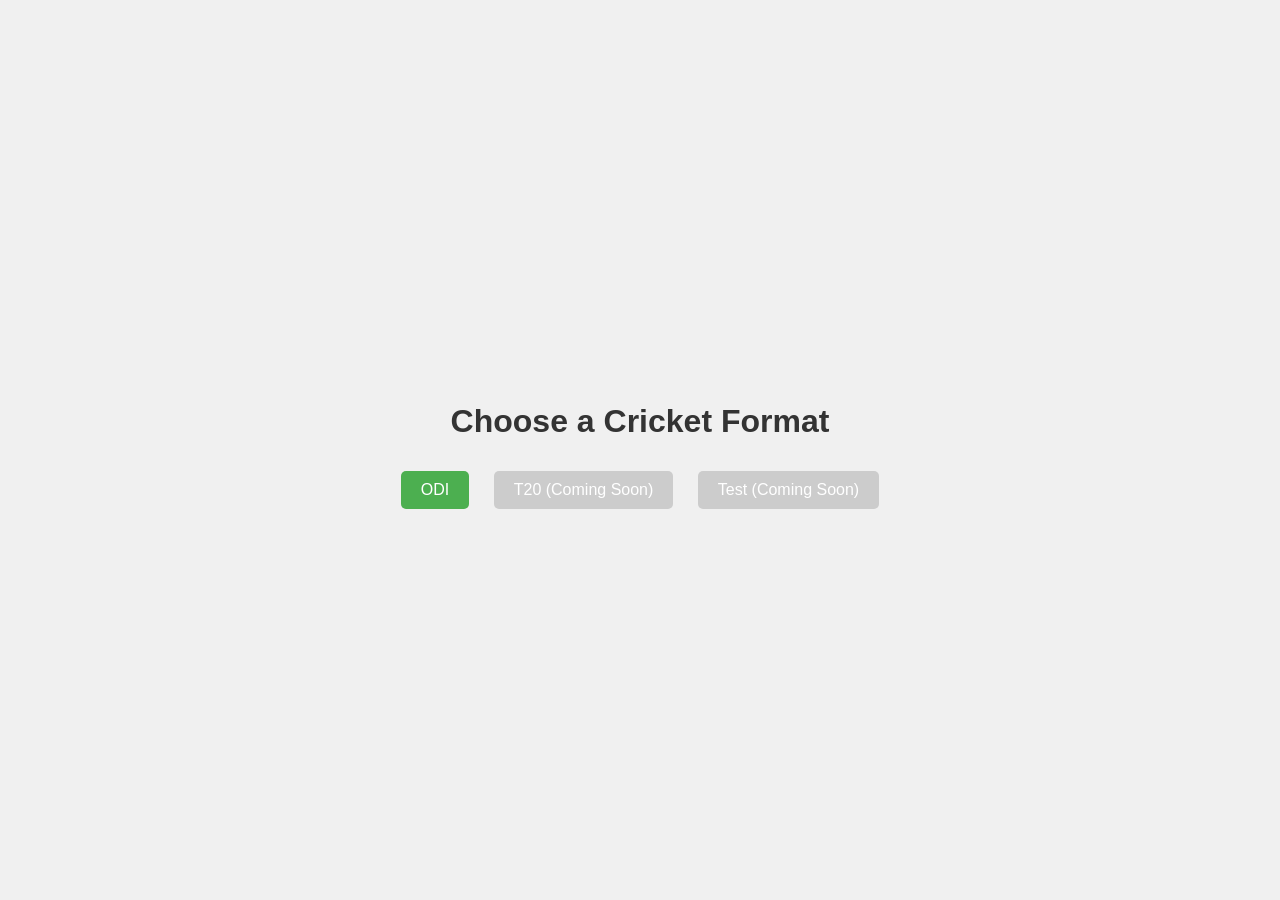
==== Frontend/select_format.html @ 76505481 "Initial commit with updated script.js" ====
<!DOCTYPE html>
<html lang="en">
<head>
    <meta charset="UTF-8">
    <meta name="viewport" content="width=device-width, initial-scale=1.0">
    <title>Select Cricket Format</title>
    <style>
        body {
            font-family: Arial, sans-serif;
            display: flex;
            justify-content: center;
            align-items: center;
            height: 100vh;
            margin: 0;
            background-color: #f0f0f0;
        }
        .container {
            text-align: center;
        }
        h1 {
            color: #333;
        }
        button {
            padding: 10px 20px;
            margin: 10px;
            font-size: 16px;
            cursor: pointer;
            background-color: #4CAF50;
            color: white;
            border: none;
            border-radius: 5px;
        }
        button:hover {
            background-color: #45a049;
        }
        .disabled {
            background-color: #cccccc;
            cursor: not-allowed;
        }
    </style>
</head>
<body>
    <div class="container">
        <h1>Choose a Cricket Format</h1>
        <a href="/odi"><button>ODI</button></a>
        <button class="disabled" disabled>T20 (Coming Soon)</button>
        <button class="disabled" disabled>Test (Coming Soon)</button>
    </div>
</body>
</html>
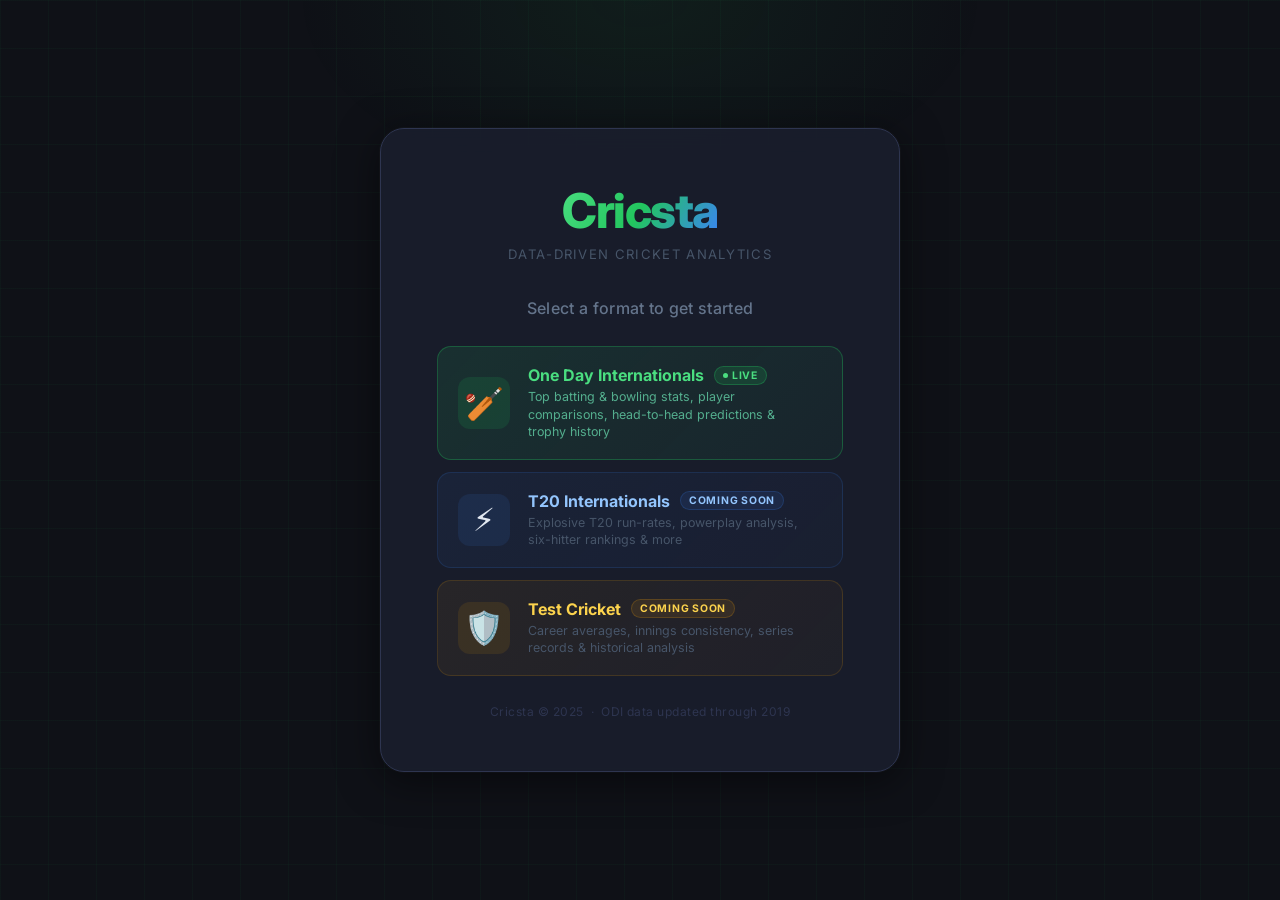
==== commit c9d9aad4: "feat: bug fixes, dark theme UI redesign, enhanced landing page, README and .gitignore" ====
--- a/Frontend/select_format.html
+++ b/Frontend/select_format.html
@@ -3,48 +3,287 @@
 <head>
     <meta charset="UTF-8">
     <meta name="viewport" content="width=device-width, initial-scale=1.0">
-    <title>Select Cricket Format</title>
+    <title>Cricsta – Choose a Format</title>
+    <meta name="description" content="Cricsta cricket analytics platform. Choose a format to explore ODI, T20 or Test statistics.">
+    <link rel="preconnect" href="https://fonts.googleapis.com">
+    <link rel="preconnect" href="https://fonts.gstatic.com" crossorigin>
+    <link href="https://fonts.googleapis.com/css2?family=Inter:wght@400;500;600;700;800&display=swap" rel="stylesheet">
     <style>
+        *, *::before, *::after { box-sizing: border-box; margin: 0; padding: 0; }
+
         body {
-            font-family: Arial, sans-serif;
-            display: flex;
+            font-family: 'Inter', 'Segoe UI', system-ui, sans-serif;
+            background: #0f1117;
+            color: #e2e8f0;
+            min-height: 100vh;
+            display: flex;
+            flex-direction: column;
             justify-content: center;
             align-items: center;
-            height: 100vh;
-            margin: 0;
-            background-color: #f0f0f0;
-        }
-        .container {
+            padding: 24px;
+            overflow-x: hidden;
+        }
+
+        /* Animated grid background */
+        body::before {
+            content: '';
+            position: fixed;
+            inset: 0;
+            background-image:
+                linear-gradient(rgba(34,197,94,.04) 1px, transparent 1px),
+                linear-gradient(90deg, rgba(34,197,94,.04) 1px, transparent 1px);
+            background-size: 48px 48px;
+            pointer-events: none;
+            z-index: 0;
+        }
+
+        /* Glow orbs */
+        body::after {
+            content: '';
+            position: fixed;
+            top: -200px; left: 50%;
+            transform: translateX(-50%);
+            width: 700px; height: 400px;
+            background: radial-gradient(ellipse, rgba(34,197,94,.07) 0%, transparent 70%);
+            pointer-events: none;
+            z-index: 0;
+        }
+
+        .card {
+            position: relative;
+            z-index: 1;
+            background: rgba(26, 31, 46, 0.85);
+            backdrop-filter: blur(16px);
+            -webkit-backdrop-filter: blur(16px);
+            border: 1px solid #2e3550;
+            border-radius: 24px;
+            padding: 52px 56px;
             text-align: center;
-        }
+            max-width: 520px;
+            width: 100%;
+            box-shadow: 0 8px 40px rgba(0,0,0,.5), 0 0 0 1px rgba(255,255,255,.03);
+            animation: fadeUp .5s ease both;
+        }
+
+        @keyframes fadeUp {
+            from { opacity: 0; transform: translateY(20px); }
+            to   { opacity: 1; transform: translateY(0); }
+        }
+
+        .logo {
+            display: inline-block;
+            font-size: 3rem;
+            font-weight: 800;
+            background: linear-gradient(120deg, #4ade80, #22c55e, #3b82f6);
+            -webkit-background-clip: text;
+            -webkit-text-fill-color: transparent;
+            background-clip: text;
+            letter-spacing: -.03em;
+            margin-bottom: 6px;
+        }
+
+        .tagline {
+            font-size: .82rem;
+            color: #475569;
+            margin-bottom: 36px;
+            letter-spacing: .1em;
+            text-transform: uppercase;
+        }
+
         h1 {
-            color: #333;
-        }
-        button {
-            padding: 10px 20px;
-            margin: 10px;
-            font-size: 16px;
+            font-size: 1rem;
+            font-weight: 500;
+            color: #64748b;
+            margin-bottom: 28px;
+            letter-spacing: .02em;
+        }
+
+        /* ── Format Cards ─────────────────────────────── */
+        .format-grid {
+            display: flex;
+            flex-direction: column;
+            gap: 12px;
+        }
+
+        .format-card {
+            display: flex;
+            align-items: center;
+            gap: 18px;
+            padding: 18px 20px;
+            border-radius: 14px;
+            text-decoration: none;
+            border: 1px solid transparent;
+            transition: all .22s ease;
             cursor: pointer;
-            background-color: #4CAF50;
-            color: white;
-            border: none;
-            border-radius: 5px;
-        }
-        button:hover {
-            background-color: #45a049;
-        }
-        .disabled {
-            background-color: #cccccc;
+            text-align: left;
+        }
+
+        /* Active: ODI */
+        .format-card.active {
+            background: linear-gradient(135deg, rgba(34,197,94,.12), rgba(34,197,94,.05));
+            border-color: rgba(34,197,94,.3);
+        }
+        .format-card.active:hover {
+            background: linear-gradient(135deg, rgba(34,197,94,.2), rgba(34,197,94,.08));
+            border-color: rgba(34,197,94,.55);
+            transform: translateY(-3px);
+            box-shadow: 0 8px 28px rgba(34,197,94,.18);
+        }
+
+        /* Locked: T20 */
+        .format-card.locked-t20 {
+            background: linear-gradient(135deg, rgba(59,130,246,.07), rgba(59,130,246,.03));
+            border-color: rgba(59,130,246,.15);
             cursor: not-allowed;
+        }
+
+        /* Locked: Test */
+        .format-card.locked-test {
+            background: linear-gradient(135deg, rgba(245,158,11,.07), rgba(245,158,11,.03));
+            border-color: rgba(245,158,11,.15);
+            cursor: not-allowed;
+        }
+
+        .format-icon {
+            font-size: 2rem;
+            flex-shrink: 0;
+            width: 52px;
+            height: 52px;
+            display: flex;
+            align-items: center;
+            justify-content: center;
+            border-radius: 12px;
+        }
+
+        .format-card.active    .format-icon { background: rgba(34,197,94,.12); }
+        .format-card.locked-t20  .format-icon { background: rgba(59,130,246,.1); }
+        .format-card.locked-test .format-icon { background: rgba(245,158,11,.1); }
+
+        .format-info { flex: 1; }
+
+        .format-name {
+            font-size: 1rem;
+            font-weight: 700;
+            display: flex;
+            align-items: center;
+            gap: 10px;
+            margin-bottom: 3px;
+        }
+
+        .format-card.active    .format-name { color: #4ade80; }
+        .format-card.locked-t20  .format-name { color: #93c5fd; }
+        .format-card.locked-test .format-name { color: #fcd34d; }
+
+        .format-desc {
+            font-size: .78rem;
+            color: #475569;
+            line-height: 1.4;
+        }
+
+        .format-card.active .format-desc { color: #6ee7b7; opacity: .7; }
+
+        .badge {
+            display: inline-flex;
+            align-items: center;
+            gap: 4px;
+            padding: 2px 8px;
+            border-radius: 100px;
+            font-size: .65rem;
+            font-weight: 700;
+            letter-spacing: .07em;
+            text-transform: uppercase;
+        }
+
+        .badge-live {
+            background: rgba(34,197,94,.15);
+            color: #4ade80;
+            border: 1px solid rgba(34,197,94,.3);
+        }
+        .badge-live::before {
+            content: '';
+            display: inline-block;
+            width: 5px; height: 5px;
+            background: #4ade80;
+            border-radius: 50%;
+            animation: pulse 1.5s ease-in-out infinite;
+        }
+        @keyframes pulse {
+            0%, 100% { opacity: 1; transform: scale(1); }
+            50%       { opacity: .4; transform: scale(.7); }
+        }
+
+        .badge-soon-t20  { background: rgba(59,130,246,.1); color: #93c5fd; border: 1px solid rgba(59,130,246,.2); }
+        .badge-soon-test { background: rgba(245,158,11,.1); color: #fcd34d; border: 1px solid rgba(245,158,11,.2); }
+
+        .format-arrow {
+            color: #4ade80;
+            font-size: 1.2rem;
+            opacity: 0;
+            transform: translateX(-6px);
+            transition: all .2s ease;
+            flex-shrink: 0;
+        }
+        .format-card.active:hover .format-arrow {
+            opacity: 1;
+            transform: translateX(0);
+        }
+
+        .footer-note {
+            margin-top: 28px;
+            font-size: .75rem;
+            color: #2e3550;
+            letter-spacing: .04em;
         }
     </style>
 </head>
 <body>
-    <div class="container">
-        <h1>Choose a Cricket Format</h1>
-        <a href="/odi"><button>ODI</button></a>
-        <button class="disabled" disabled>T20 (Coming Soon)</button>
-        <button class="disabled" disabled>Test (Coming Soon)</button>
+    <div class="card">
+        <div class="logo">Cricsta</div>
+        <p class="tagline">Data-Driven Cricket Analytics</p>
+        <h1>Select a format to get started</h1>
+
+        <div class="format-grid">
+
+            <!-- ODI – Live -->
+            <a href="/odi" class="format-card active">
+                <div class="format-icon">🏏</div>
+                <div class="format-info">
+                    <div class="format-name">
+                        One Day Internationals
+                        <span class="badge badge-live">Live</span>
+                    </div>
+                    <div class="format-desc">Top batting & bowling stats, player comparisons, head-to-head predictions &amp; trophy history</div>
+                </div>
+                <div class="format-arrow">→</div>
+            </a>
+
+            <!-- T20 – Coming Soon -->
+            <div class="format-card locked-t20">
+                <div class="format-icon">⚡</div>
+                <div class="format-info">
+                    <div class="format-name">
+                        T20 Internationals
+                        <span class="badge badge-soon-t20">Coming Soon</span>
+                    </div>
+                    <div class="format-desc">Explosive T20 run-rates, powerplay analysis, six-hitter rankings &amp; more</div>
+                </div>
+            </div>
+
+            <!-- Test – Coming Soon -->
+            <div class="format-card locked-test">
+                <div class="format-icon">🛡️</div>
+                <div class="format-info">
+                    <div class="format-name">
+                        Test Cricket
+                        <span class="badge badge-soon-test">Coming Soon</span>
+                    </div>
+                    <div class="format-desc">Career averages, innings consistency, series records &amp; historical analysis</div>
+                </div>
+            </div>
+
+        </div>
+
+        <p class="footer-note">Cricsta &copy; 2025 &nbsp;·&nbsp; ODI data updated through 2019</p>
     </div>
 </body>
 </html>
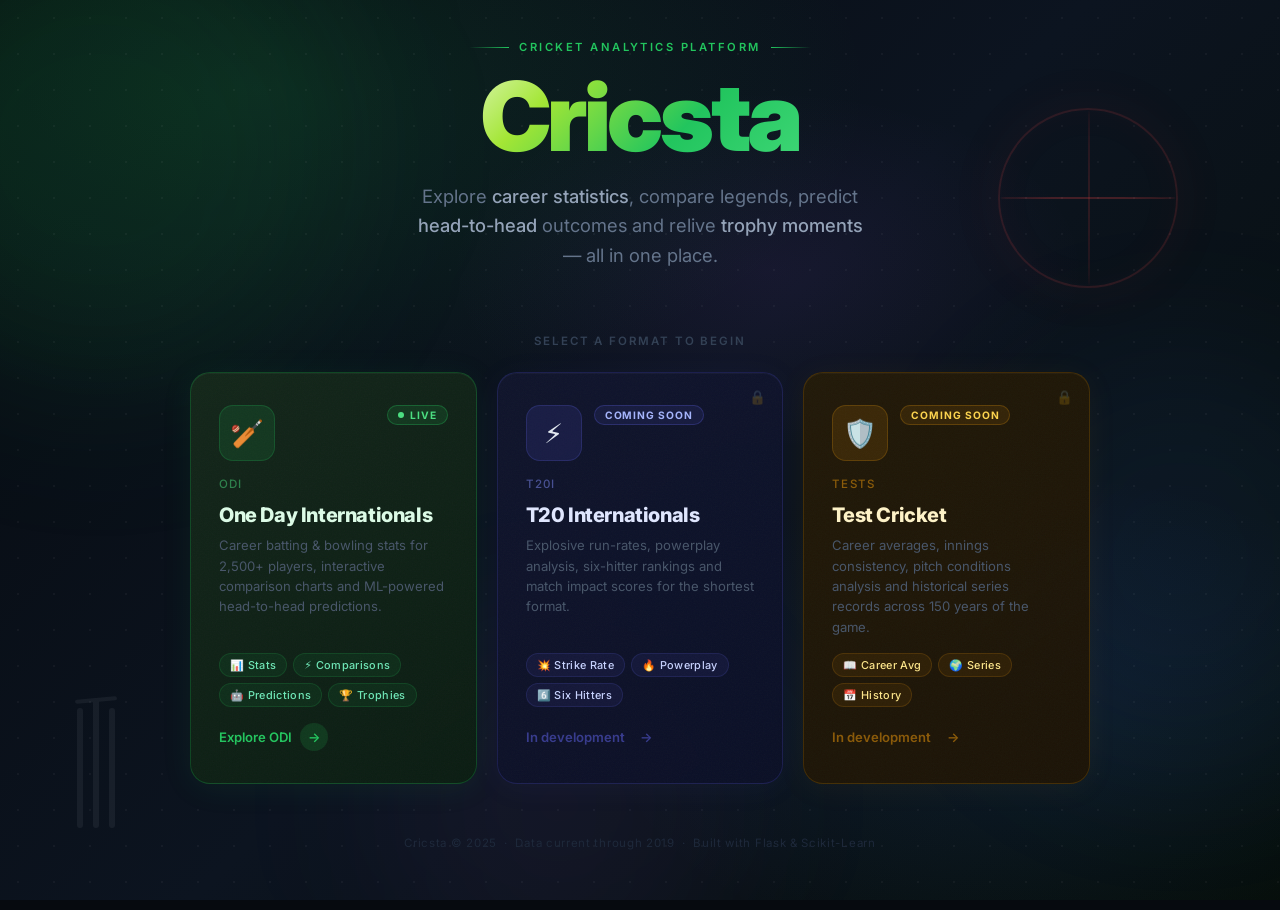
==== commit f86b77d4: "style: add beautiful dark theme landing page design" ====
--- a/Frontend/select_format.html
+++ b/Frontend/select_format.html
@@ -3,287 +3,595 @@
 <head>
     <meta charset="UTF-8">
     <meta name="viewport" content="width=device-width, initial-scale=1.0">
-    <title>Cricsta – Choose a Format</title>
-    <meta name="description" content="Cricsta cricket analytics platform. Choose a format to explore ODI, T20 or Test statistics.">
+    <title>Cricsta – Cricket Analytics</title>
+    <meta name="description" content="Cricsta: Premium data-driven cricket analytics. Explore ODI, T20, and Test cricket statistics.">
     <link rel="preconnect" href="https://fonts.googleapis.com">
     <link rel="preconnect" href="https://fonts.gstatic.com" crossorigin>
-    <link href="https://fonts.googleapis.com/css2?family=Inter:wght@400;500;600;700;800&display=swap" rel="stylesheet">
+    <link href="https://fonts.googleapis.com/css2?family=Inter:wght@300;400;500;600;700;800;900&display=swap" rel="stylesheet">
     <style>
+        /* ═══════════════════════════════════════════════
+           RESET & BASE
+        ═══════════════════════════════════════════════ */
         *, *::before, *::after { box-sizing: border-box; margin: 0; padding: 0; }
+        html, body { height: 100%; }
 
         body {
-            font-family: 'Inter', 'Segoe UI', system-ui, sans-serif;
-            background: #0f1117;
+            font-family: 'Inter', system-ui, sans-serif;
+            background: #060a0f;
             color: #e2e8f0;
+            min-height: 100vh;
+            overflow-x: hidden;
+        }
+
+        /* ═══════════════════════════════════════════════
+           ANIMATED BACKGROUND
+        ═══════════════════════════════════════════════ */
+        .bg-scene {
+            position: fixed;
+            inset: 0;
+            z-index: 0;
+            overflow: hidden;
+        }
+
+        /* deep radial gradient base */
+        .bg-scene::before {
+            content: '';
+            position: absolute;
+            inset: 0;
+            background:
+                radial-gradient(ellipse 80% 60% at 20% 10%,  rgba(34,197,94,.13)  0%, transparent 60%),
+                radial-gradient(ellipse 60% 50% at 80% 80%,  rgba(59,130,246,.10) 0%, transparent 55%),
+                radial-gradient(ellipse 50% 40% at 60% 30%,  rgba(168,85,247,.07) 0%, transparent 50%),
+                linear-gradient(135deg, #060a0f 0%, #0c1420 50%, #060e0a 100%);
+        }
+
+        /* fine dot grid */
+        .bg-scene::after {
+            content: '';
+            position: absolute;
+            inset: 0;
+            background-image: radial-gradient(circle, rgba(255,255,255,.04) 1px, transparent 1px);
+            background-size: 36px 36px;
+        }
+
+        /* floating orbs */
+        .orb {
+            position: absolute;
+            border-radius: 50%;
+            filter: blur(80px);
+            animation: drift linear infinite;
+            pointer-events: none;
+        }
+        .orb-1 { width:500px; height:500px; top:-100px; left:-150px;  background: rgba(34,197,94,.08);  animation-duration: 22s; }
+        .orb-2 { width:400px; height:400px; top:40%;   right:-100px;  background: rgba(59,130,246,.07); animation-duration: 28s; animation-direction: reverse; }
+        .orb-3 { width:350px; height:350px; bottom:-80px; left:30%;   background: rgba(168,85,247,.06); animation-duration: 18s; }
+
+        @keyframes drift {
+            0%   { transform: translate(0,0) scale(1); }
+            33%  { transform: translate(40px,-30px) scale(1.05); }
+            66%  { transform: translate(-20px,50px) scale(.95); }
+            100% { transform: translate(0,0) scale(1); }
+        }
+
+        /* flying cricket ball */
+        .ball {
+            position: absolute;
+            width: 180px; height: 180px;
+            border-radius: 50%;
+            border: 2px solid rgba(239,68,68,.15);
+            box-shadow: 0 0 60px rgba(239,68,68,.06), inset 0 0 40px rgba(239,68,68,.03);
+            top: 12%; right: 8%;
+            animation: floatBall 7s ease-in-out infinite;
+        }
+        .ball::before {
+            content: '';
+            position: absolute;
+            top: 50%; left: 0; right: 0;
+            height: 2px;
+            background: rgba(239,68,68,.25);
+            border-radius: 50%;
+            transform: translateY(-50%);
+        }
+        .ball::after {
+            content: '';
+            position: absolute;
+            left: 50%; top: 0; bottom: 0;
+            width: 2px;
+            background: rgba(239,68,68,.15);
+            border-radius: 50%;
+        }
+        @keyframes floatBall {
+            0%, 100% { transform: translateY(0) rotate(0deg); }
+            50%       { transform: translateY(-24px) rotate(18deg); }
+        }
+
+        /* stump lines */
+        .stumps {
+            position: absolute;
+            bottom: 8%; left: 6%;
+            display: flex; gap: 10px; align-items: flex-end;
+            opacity: .06;
+        }
+        .stump { width: 6px; height: 120px; background: #e2e8f0; border-radius: 3px; }
+        .stump:nth-child(2) { height: 130px; }
+        .bail {
+            position: absolute;
+            top: 0; left: -2px; right: -2px; height: 4px;
+            background: #e2e8f0; border-radius: 2px;
+            transform: rotate(-5deg);
+        }
+
+        /* ═══════════════════════════════════════════════
+           LAYOUT
+        ═══════════════════════════════════════════════ */
+        .page {
+            position: relative;
+            z-index: 1;
             min-height: 100vh;
             display: flex;
             flex-direction: column;
+            align-items: center;
             justify-content: center;
+            padding: 40px 20px 60px;
+        }
+
+        /* ═══════════════════════════════════════════════
+           HEADER / BRAND
+        ═══════════════════════════════════════════════ */
+        .brand {
+            text-align: center;
+            margin-bottom: 64px;
+            animation: slideDown .7s cubic-bezier(.16,1,.3,1) both;
+        }
+
+        @keyframes slideDown {
+            from { opacity: 0; transform: translateY(-28px); }
+            to   { opacity: 1; transform: translateY(0); }
+        }
+
+        .brand-eyebrow {
+            font-size: .7rem;
+            font-weight: 600;
+            letter-spacing: .22em;
+            text-transform: uppercase;
+            color: #22c55e;
+            margin-bottom: 14px;
+            display: flex;
             align-items: center;
-            padding: 24px;
-            overflow-x: hidden;
-        }
-
-        /* Animated grid background */
-        body::before {
-            content: '';
-            position: fixed;
-            inset: 0;
-            background-image:
-                linear-gradient(rgba(34,197,94,.04) 1px, transparent 1px),
-                linear-gradient(90deg, rgba(34,197,94,.04) 1px, transparent 1px);
-            background-size: 48px 48px;
-            pointer-events: none;
-            z-index: 0;
-        }
-
-        /* Glow orbs */
-        body::after {
-            content: '';
-            position: fixed;
-            top: -200px; left: 50%;
-            transform: translateX(-50%);
-            width: 700px; height: 400px;
-            background: radial-gradient(ellipse, rgba(34,197,94,.07) 0%, transparent 70%);
-            pointer-events: none;
-            z-index: 0;
-        }
-
-        .card {
-            position: relative;
-            z-index: 1;
-            background: rgba(26, 31, 46, 0.85);
-            backdrop-filter: blur(16px);
-            -webkit-backdrop-filter: blur(16px);
-            border: 1px solid #2e3550;
-            border-radius: 24px;
-            padding: 52px 56px;
-            text-align: center;
-            max-width: 520px;
-            width: 100%;
-            box-shadow: 0 8px 40px rgba(0,0,0,.5), 0 0 0 1px rgba(255,255,255,.03);
-            animation: fadeUp .5s ease both;
-        }
-
-        @keyframes fadeUp {
-            from { opacity: 0; transform: translateY(20px); }
-            to   { opacity: 1; transform: translateY(0); }
-        }
-
-        .logo {
-            display: inline-block;
-            font-size: 3rem;
-            font-weight: 800;
-            background: linear-gradient(120deg, #4ade80, #22c55e, #3b82f6);
+            justify-content: center;
+            gap: 10px;
+        }
+        .brand-eyebrow::before,
+        .brand-eyebrow::after {
+            content: '';
+            display: block;
+            height: 1px;
+            width: 40px;
+            background: linear-gradient(90deg, transparent, #22c55e);
+        }
+        .brand-eyebrow::after { background: linear-gradient(90deg, #22c55e, transparent); }
+
+        .brand-name {
+            font-size: clamp(3.2rem, 8vw, 6rem);
+            font-weight: 900;
+            letter-spacing: -.04em;
+            line-height: 1;
+            background: linear-gradient(135deg, #ffffff 0%, #a3e635 30%, #22c55e 60%, #4ade80 100%);
             -webkit-background-clip: text;
             -webkit-text-fill-color: transparent;
             background-clip: text;
-            letter-spacing: -.03em;
-            margin-bottom: 6px;
-        }
-
-        .tagline {
+            margin-bottom: 18px;
+        }
+
+        .brand-sub {
+            font-size: clamp(.95rem, 2vw, 1.15rem);
+            color: #64748b;
+            font-weight: 400;
+            max-width: 460px;
+            margin: 0 auto;
+            line-height: 1.6;
+        }
+
+        .brand-sub strong {
+            color: #94a3b8;
+            font-weight: 500;
+        }
+
+        /* ═══════════════════════════════════════════════
+           FORMAT GRID
+        ═══════════════════════════════════════════════ */
+        .formats-label {
+            font-size: .72rem;
+            font-weight: 600;
+            letter-spacing: .16em;
+            text-transform: uppercase;
+            color: #334155;
+            text-align: center;
+            margin-bottom: 24px;
+            animation: slideDown .7s .15s cubic-bezier(.16,1,.3,1) both;
+        }
+
+        .format-grid {
+            display: grid;
+            grid-template-columns: repeat(3, 1fr);
+            gap: 20px;
+            width: 100%;
+            max-width: 900px;
+            animation: slideUp .7s .25s cubic-bezier(.16,1,.3,1) both;
+        }
+
+        @keyframes slideUp {
+            from { opacity: 0; transform: translateY(32px); }
+            to   { opacity: 1; transform: translateY(0); }
+        }
+
+        /* ── Base card ─────────────────────────────────── */
+        .fc {
+            position: relative;
+            border-radius: 20px;
+            padding: 32px 28px;
+            border: 1px solid transparent;
+            overflow: hidden;
+            text-decoration: none;
+            color: inherit;
+            transition: transform .28s cubic-bezier(.16,1,.3,1), box-shadow .28s ease;
+            display: flex;
+            flex-direction: column;
+            gap: 16px;
+            min-height: 280px;
+        }
+
+        /* inner noise texture */
+        .fc::before {
+            content: '';
+            position: absolute;
+            inset: 0;
+            background-image: url("data:image/svg+xml,%3Csvg xmlns='http://www.w3.org/2000/svg' width='300' height='300'%3E%3Cfilter id='n'%3E%3CfeTurbulence type='fractalNoise' baseFrequency='.75' numOctaves='4' stitchTiles='stitch'/%3E%3C/filter%3E%3Crect width='300' height='300' filter='url(%23n)' opacity='.03'/%3E%3C/svg%3E");
+            border-radius: inherit;
+            pointer-events: none;
+        }
+
+        /* glow spot on hover */
+        .fc::after {
+            content: '';
+            position: absolute;
+            width: 200px; height: 200px;
+            border-radius: 50%;
+            top: -60px; right: -60px;
+            filter: blur(50px);
+            opacity: 0;
+            transition: opacity .4s ease;
+            pointer-events: none;
+        }
+
+        .fc:hover { transform: translateY(-6px); }
+        .fc:hover::after { opacity: 1; }
+
+        /* ── ODI (green) ──────────────────────────────── */
+        .fc-odi {
+            background: linear-gradient(145deg, rgba(20,40,25,.9) 0%, rgba(10,28,16,.95) 100%);
+            border-color: rgba(34,197,94,.25);
+            box-shadow: 0 4px 32px rgba(34,197,94,.08), inset 0 1px 0 rgba(255,255,255,.04);
+        }
+        .fc-odi::after { background: rgba(34,197,94,1); }
+        .fc-odi:hover {
+            box-shadow: 0 16px 48px rgba(34,197,94,.2), 0 0 0 1px rgba(34,197,94,.4),
+                        inset 0 1px 0 rgba(255,255,255,.08);
+        }
+
+        /* ── T20 (blue-purple) ────────────────────────── */
+        .fc-t20 {
+            background: linear-gradient(145deg, rgba(15,20,45,.9) 0%, rgba(10,14,38,.95) 100%);
+            border-color: rgba(99,102,241,.2);
+            box-shadow: 0 4px 32px rgba(99,102,241,.06), inset 0 1px 0 rgba(255,255,255,.03);
+            cursor: default;
+        }
+        .fc-t20::after { background: rgba(99,102,241,1); }
+        .fc-t20:hover {
+            transform: translateY(-3px);
+            box-shadow: 0 12px 36px rgba(99,102,241,.14), 0 0 0 1px rgba(99,102,241,.3),
+                        inset 0 1px 0 rgba(255,255,255,.06);
+        }
+
+        /* ── Test (gold) ──────────────────────────────── */
+        .fc-test {
+            background: linear-gradient(145deg, rgba(35,25,5,.9) 0%, rgba(28,18,4,.95) 100%);
+            border-color: rgba(245,158,11,.18);
+            box-shadow: 0 4px 32px rgba(245,158,11,.06), inset 0 1px 0 rgba(255,255,255,.03);
+            cursor: default;
+        }
+        .fc-test::after { background: rgba(245,158,11,1); }
+        .fc-test:hover {
+            transform: translateY(-3px);
+            box-shadow: 0 12px 36px rgba(245,158,11,.14), 0 0 0 1px rgba(245,158,11,.3),
+                        inset 0 1px 0 rgba(255,255,255,.06);
+        }
+
+        /* ── Card icon ────────────────────────────────── */
+        .fc-icon-wrap {
+            width: 56px; height: 56px;
+            border-radius: 14px;
+            display: flex; align-items: center; justify-content: center;
+            font-size: 1.7rem;
+            flex-shrink: 0;
+        }
+        .fc-odi  .fc-icon-wrap { background: rgba(34,197,94,.12);  border: 1px solid rgba(34,197,94,.2);  }
+        .fc-t20  .fc-icon-wrap { background: rgba(99,102,241,.12); border: 1px solid rgba(99,102,241,.2); }
+        .fc-test .fc-icon-wrap { background: rgba(245,158,11,.12); border: 1px solid rgba(245,158,11,.2); }
+
+        /* ── Badge ────────────────────────────────────── */
+        .fc-badge {
+            display: inline-flex;
+            align-items: center;
+            gap: 6px;
+            padding: 3px 10px;
+            border-radius: 100px;
+            font-size: .64rem;
+            font-weight: 700;
+            letter-spacing: .09em;
+            text-transform: uppercase;
+            align-self: flex-start;
+        }
+        .badge-live  {
+            background: rgba(34,197,94,.12);
+            color: #4ade80;
+            border: 1px solid rgba(34,197,94,.3);
+        }
+        .badge-live .dot {
+            width: 6px; height: 6px;
+            background: #4ade80;
+            border-radius: 50%;
+            animation: blink 1.6s ease-in-out infinite;
+        }
+        @keyframes blink {
+            0%,100% { opacity: 1; box-shadow: 0 0 6px #4ade80; }
+            50%      { opacity: .3; box-shadow: none; }
+        }
+        .badge-soon-blue {
+            background: rgba(99,102,241,.1);
+            color: #a5b4fc;
+            border: 1px solid rgba(99,102,241,.25);
+        }
+        .badge-soon-gold {
+            background: rgba(245,158,11,.1);
+            color: #fcd34d;
+            border: 1px solid rgba(245,158,11,.22);
+        }
+
+        /* ── Card content ─────────────────────────────── */
+        .fc-body { flex: 1; }
+
+        .fc-title {
+            font-size: 1.25rem;
+            font-weight: 800;
+            letter-spacing: -.02em;
+            margin-bottom: 8px;
+            line-height: 1.2;
+        }
+        .fc-odi  .fc-title { color: #dcfce7; }
+        .fc-t20  .fc-title { color: #e0e7ff; }
+        .fc-test .fc-title { color: #fef3c7; }
+
+        .fc-abbr {
+            font-size: .72rem;
+            font-weight: 500;
+            letter-spacing: .1em;
+            text-transform: uppercase;
+            margin-bottom: 12px;
+            opacity: .5;
+        }
+        .fc-odi  .fc-abbr { color: #4ade80; }
+        .fc-t20  .fc-abbr { color: #818cf8; }
+        .fc-test .fc-abbr { color: #f59e0b; }
+
+        .fc-desc {
             font-size: .82rem;
             color: #475569;
-            margin-bottom: 36px;
-            letter-spacing: .1em;
-            text-transform: uppercase;
-        }
-
-        h1 {
-            font-size: 1rem;
+            line-height: 1.55;
+        }
+
+        /* ── Stat pills ───────────────────────────────── */
+        .fc-stats {
+            display: flex;
+            flex-wrap: wrap;
+            gap: 6px;
+        }
+        .stat-pill {
+            font-size: .68rem;
             font-weight: 500;
-            color: #64748b;
-            margin-bottom: 28px;
-            letter-spacing: .02em;
-        }
-
-        /* ── Format Cards ─────────────────────────────── */
-        .format-grid {
-            display: flex;
-            flex-direction: column;
-            gap: 12px;
-        }
-
-        .format-card {
+            padding: 4px 10px;
+            border-radius: 100px;
+            letter-spacing: .03em;
+        }
+        .fc-odi  .stat-pill { background: rgba(34,197,94,.08);  color: #6ee7b7; border: 1px solid rgba(34,197,94,.15);  }
+        .fc-t20  .stat-pill { background: rgba(99,102,241,.08); color: #c7d2fe; border: 1px solid rgba(99,102,241,.15); }
+        .fc-test .stat-pill { background: rgba(245,158,11,.08); color: #fde68a; border: 1px solid rgba(245,158,11,.15); }
+
+        /* ── CTA arrow ────────────────────────────────── */
+        .fc-cta {
             display: flex;
             align-items: center;
-            gap: 18px;
-            padding: 18px 20px;
-            border-radius: 14px;
-            text-decoration: none;
-            border: 1px solid transparent;
-            transition: all .22s ease;
-            cursor: pointer;
-            text-align: left;
-        }
-
-        /* Active: ODI */
-        .format-card.active {
-            background: linear-gradient(135deg, rgba(34,197,94,.12), rgba(34,197,94,.05));
-            border-color: rgba(34,197,94,.3);
-        }
-        .format-card.active:hover {
-            background: linear-gradient(135deg, rgba(34,197,94,.2), rgba(34,197,94,.08));
-            border-color: rgba(34,197,94,.55);
-            transform: translateY(-3px);
-            box-shadow: 0 8px 28px rgba(34,197,94,.18);
-        }
-
-        /* Locked: T20 */
-        .format-card.locked-t20 {
-            background: linear-gradient(135deg, rgba(59,130,246,.07), rgba(59,130,246,.03));
-            border-color: rgba(59,130,246,.15);
-            cursor: not-allowed;
-        }
-
-        /* Locked: Test */
-        .format-card.locked-test {
-            background: linear-gradient(135deg, rgba(245,158,11,.07), rgba(245,158,11,.03));
-            border-color: rgba(245,158,11,.15);
-            cursor: not-allowed;
-        }
-
-        .format-icon {
-            font-size: 2rem;
-            flex-shrink: 0;
-            width: 52px;
-            height: 52px;
-            display: flex;
+            gap: 8px;
+            font-size: .82rem;
+            font-weight: 600;
+        }
+        .fc-odi  .fc-cta { color: #22c55e; }
+        .fc-t20  .fc-cta { color: #6366f1; opacity: .5; }
+        .fc-test .fc-cta { color: #f59e0b; opacity: .5; }
+
+        .fc-arrow {
+            display: inline-flex;
             align-items: center;
             justify-content: center;
-            border-radius: 12px;
-        }
-
-        .format-card.active    .format-icon { background: rgba(34,197,94,.12); }
-        .format-card.locked-t20  .format-icon { background: rgba(59,130,246,.1); }
-        .format-card.locked-test .format-icon { background: rgba(245,158,11,.1); }
-
-        .format-info { flex: 1; }
-
-        .format-name {
-            font-size: 1rem;
-            font-weight: 700;
-            display: flex;
-            align-items: center;
-            gap: 10px;
-            margin-bottom: 3px;
-        }
-
-        .format-card.active    .format-name { color: #4ade80; }
-        .format-card.locked-t20  .format-name { color: #93c5fd; }
-        .format-card.locked-test .format-name { color: #fcd34d; }
-
-        .format-desc {
-            font-size: .78rem;
-            color: #475569;
-            line-height: 1.4;
-        }
-
-        .format-card.active .format-desc { color: #6ee7b7; opacity: .7; }
-
-        .badge {
-            display: inline-flex;
-            align-items: center;
-            gap: 4px;
-            padding: 2px 8px;
-            border-radius: 100px;
-            font-size: .65rem;
-            font-weight: 700;
-            letter-spacing: .07em;
-            text-transform: uppercase;
-        }
-
-        .badge-live {
-            background: rgba(34,197,94,.15);
-            color: #4ade80;
-            border: 1px solid rgba(34,197,94,.3);
-        }
-        .badge-live::before {
-            content: '';
-            display: inline-block;
-            width: 5px; height: 5px;
-            background: #4ade80;
-            border-radius: 50%;
-            animation: pulse 1.5s ease-in-out infinite;
-        }
-        @keyframes pulse {
-            0%, 100% { opacity: 1; transform: scale(1); }
-            50%       { opacity: .4; transform: scale(.7); }
-        }
-
-        .badge-soon-t20  { background: rgba(59,130,246,.1); color: #93c5fd; border: 1px solid rgba(59,130,246,.2); }
-        .badge-soon-test { background: rgba(245,158,11,.1); color: #fcd34d; border: 1px solid rgba(245,158,11,.2); }
-
-        .format-arrow {
-            color: #4ade80;
-            font-size: 1.2rem;
-            opacity: 0;
-            transform: translateX(-6px);
-            transition: all .2s ease;
-            flex-shrink: 0;
-        }
-        .format-card.active:hover .format-arrow {
-            opacity: 1;
-            transform: translateX(0);
-        }
-
-        .footer-note {
-            margin-top: 28px;
-            font-size: .75rem;
-            color: #2e3550;
-            letter-spacing: .04em;
+            width: 28px; height: 28px;
+            border-radius: 50%;
+            transition: transform .2s ease, background .2s ease;
+        }
+        .fc-odi  .fc-arrow { background: rgba(34,197,94,.15); }
+        .fc-odi:hover .fc-arrow { background: rgba(34,197,94,.28); transform: translateX(4px); }
+
+        /* ── Lock overlay for coming soon ─────────────── */
+        .fc-lock {
+            position: absolute;
+            top: 16px; right: 16px;
+            font-size: .85rem;
+            opacity: .2;
+        }
+
+        /* ═══════════════════════════════════════════════
+           FOOTER
+        ═══════════════════════════════════════════════ */
+        .page-footer {
+            margin-top: 52px;
+            text-align: center;
+            font-size: .72rem;
+            color: #1e293b;
+            letter-spacing: .06em;
+            animation: slideUp .7s .4s cubic-bezier(.16,1,.3,1) both;
+        }
+
+        /* ═══════════════════════════════════════════════
+           RESPONSIVE
+        ═══════════════════════════════════════════════ */
+        @media (max-width: 720px) {
+            .format-grid {
+                grid-template-columns: 1fr;
+                max-width: 420px;
+            }
+            .fc { min-height: auto; }
+            .ball { display: none; }
+        }
+        @media (max-width: 900px) and (min-width: 721px) {
+            .format-grid { grid-template-columns: 1fr 1fr; }
+            .fc-odi { grid-column: 1 / -1; flex-direction: row; }
+            .fc-odi .fc-body { flex: 1; }
         }
     </style>
 </head>
 <body>
-    <div class="card">
-        <div class="logo">Cricsta</div>
-        <p class="tagline">Data-Driven Cricket Analytics</p>
-        <h1>Select a format to get started</h1>
+
+    <!-- ── Background scene ── -->
+    <div class="bg-scene">
+        <div class="orb orb-1"></div>
+        <div class="orb orb-2"></div>
+        <div class="orb orb-3"></div>
+        <div class="ball"></div>
+        <div class="stumps">
+            <div class="stump"><div class="bail"></div></div>
+            <div class="stump"></div>
+            <div class="stump"></div>
+        </div>
+    </div>
+
+    <!-- ── Main content ── -->
+    <main class="page">
+
+        <!-- Brand -->
+        <div class="brand">
+            <div class="brand-eyebrow">Cricket Analytics Platform</div>
+            <div class="brand-name">Cricsta</div>
+            <p class="brand-sub">
+                Explore <strong>career statistics</strong>, compare legends,
+                predict <strong>head-to-head</strong> outcomes and relive
+                <strong>trophy moments</strong> — all in one place.
+            </p>
+        </div>
+
+        <!-- Format chooser -->
+        <p class="formats-label">Select a format to begin</p>
 
         <div class="format-grid">
 
-            <!-- ODI – Live -->
-            <a href="/odi" class="format-card active">
-                <div class="format-icon">🏏</div>
-                <div class="format-info">
-                    <div class="format-name">
-                        One Day Internationals
-                        <span class="badge badge-live">Live</span>
+            <!-- ── ODI ── -->
+            <a href="/odi" class="fc fc-odi">
+                <div style="display:flex; align-items:flex-start; justify-content:space-between; gap:12px;">
+                    <div class="fc-icon-wrap">🏏</div>
+                    <div class="fc-badge badge-live"><span class="dot"></span> Live</div>
+                </div>
+
+                <div class="fc-body">
+                    <div class="fc-abbr">ODI</div>
+                    <div class="fc-title">One Day Internationals</div>
+                    <div class="fc-desc">
+                        Career batting & bowling stats for 2,500+ players, interactive comparison charts and ML-powered head-to-head predictions.
                     </div>
-                    <div class="format-desc">Top batting & bowling stats, player comparisons, head-to-head predictions &amp; trophy history</div>
-                </div>
-                <div class="format-arrow">→</div>
+                </div>
+
+                <div class="fc-stats">
+                    <span class="stat-pill">📊 Stats</span>
+                    <span class="stat-pill">⚡ Comparisons</span>
+                    <span class="stat-pill">🤖 Predictions</span>
+                    <span class="stat-pill">🏆 Trophies</span>
+                </div>
+
+                <div class="fc-cta">
+                    Explore ODI
+                    <div class="fc-arrow">→</div>
+                </div>
             </a>
 
-            <!-- T20 – Coming Soon -->
-            <div class="format-card locked-t20">
-                <div class="format-icon">⚡</div>
-                <div class="format-info">
-                    <div class="format-name">
-                        T20 Internationals
-                        <span class="badge badge-soon-t20">Coming Soon</span>
+            <!-- ── T20 ── -->
+            <div class="fc fc-t20">
+                <div class="fc-lock">🔒</div>
+                <div style="display:flex; align-items:flex-start; gap:12px;">
+                    <div class="fc-icon-wrap">⚡</div>
+                    <div class="fc-badge badge-soon-blue">Coming Soon</div>
+                </div>
+
+                <div class="fc-body">
+                    <div class="fc-abbr">T20I</div>
+                    <div class="fc-title">T20 Internationals</div>
+                    <div class="fc-desc">
+                        Explosive run-rates, powerplay analysis, six-hitter rankings and match impact scores for the shortest format.
                     </div>
-                    <div class="format-desc">Explosive T20 run-rates, powerplay analysis, six-hitter rankings &amp; more</div>
+                </div>
+
+                <div class="fc-stats">
+                    <span class="stat-pill">💥 Strike Rate</span>
+                    <span class="stat-pill">🔥 Powerplay</span>
+                    <span class="stat-pill">6️⃣ Six Hitters</span>
+                </div>
+
+                <div class="fc-cta">
+                    In development
+                    <div class="fc-arrow">→</div>
                 </div>
             </div>
 
-            <!-- Test – Coming Soon -->
-            <div class="format-card locked-test">
-                <div class="format-icon">🛡️</div>
-                <div class="format-info">
-                    <div class="format-name">
-                        Test Cricket
-                        <span class="badge badge-soon-test">Coming Soon</span>
+            <!-- ── Test ── -->
+            <div class="fc fc-test">
+                <div class="fc-lock">🔒</div>
+                <div style="display:flex; align-items:flex-start; gap:12px;">
+                    <div class="fc-icon-wrap">🛡️</div>
+                    <div class="fc-badge badge-soon-gold">Coming Soon</div>
+                </div>
+
+                <div class="fc-body">
+                    <div class="fc-abbr">Tests</div>
+                    <div class="fc-title">Test Cricket</div>
+                    <div class="fc-desc">
+                        Career averages, innings consistency, pitch conditions analysis and historical series records across 150 years of the game.
                     </div>
-                    <div class="format-desc">Career averages, innings consistency, series records &amp; historical analysis</div>
+                </div>
+
+                <div class="fc-stats">
+                    <span class="stat-pill">📖 Career Avg</span>
+                    <span class="stat-pill">🌍 Series</span>
+                    <span class="stat-pill">📅 History</span>
+                </div>
+
+                <div class="fc-cta">
+                    In development
+                    <div class="fc-arrow">→</div>
                 </div>
             </div>
 
         </div>
 
-        <p class="footer-note">Cricsta &copy; 2025 &nbsp;·&nbsp; ODI data updated through 2019</p>
-    </div>
+        <div class="page-footer">
+            Cricsta &copy; 2025 &nbsp;·&nbsp; Data current through 2019 &nbsp;·&nbsp; Built with Flask &amp; Scikit-Learn
+        </div>
+    </main>
+
 </body>
 </html>
